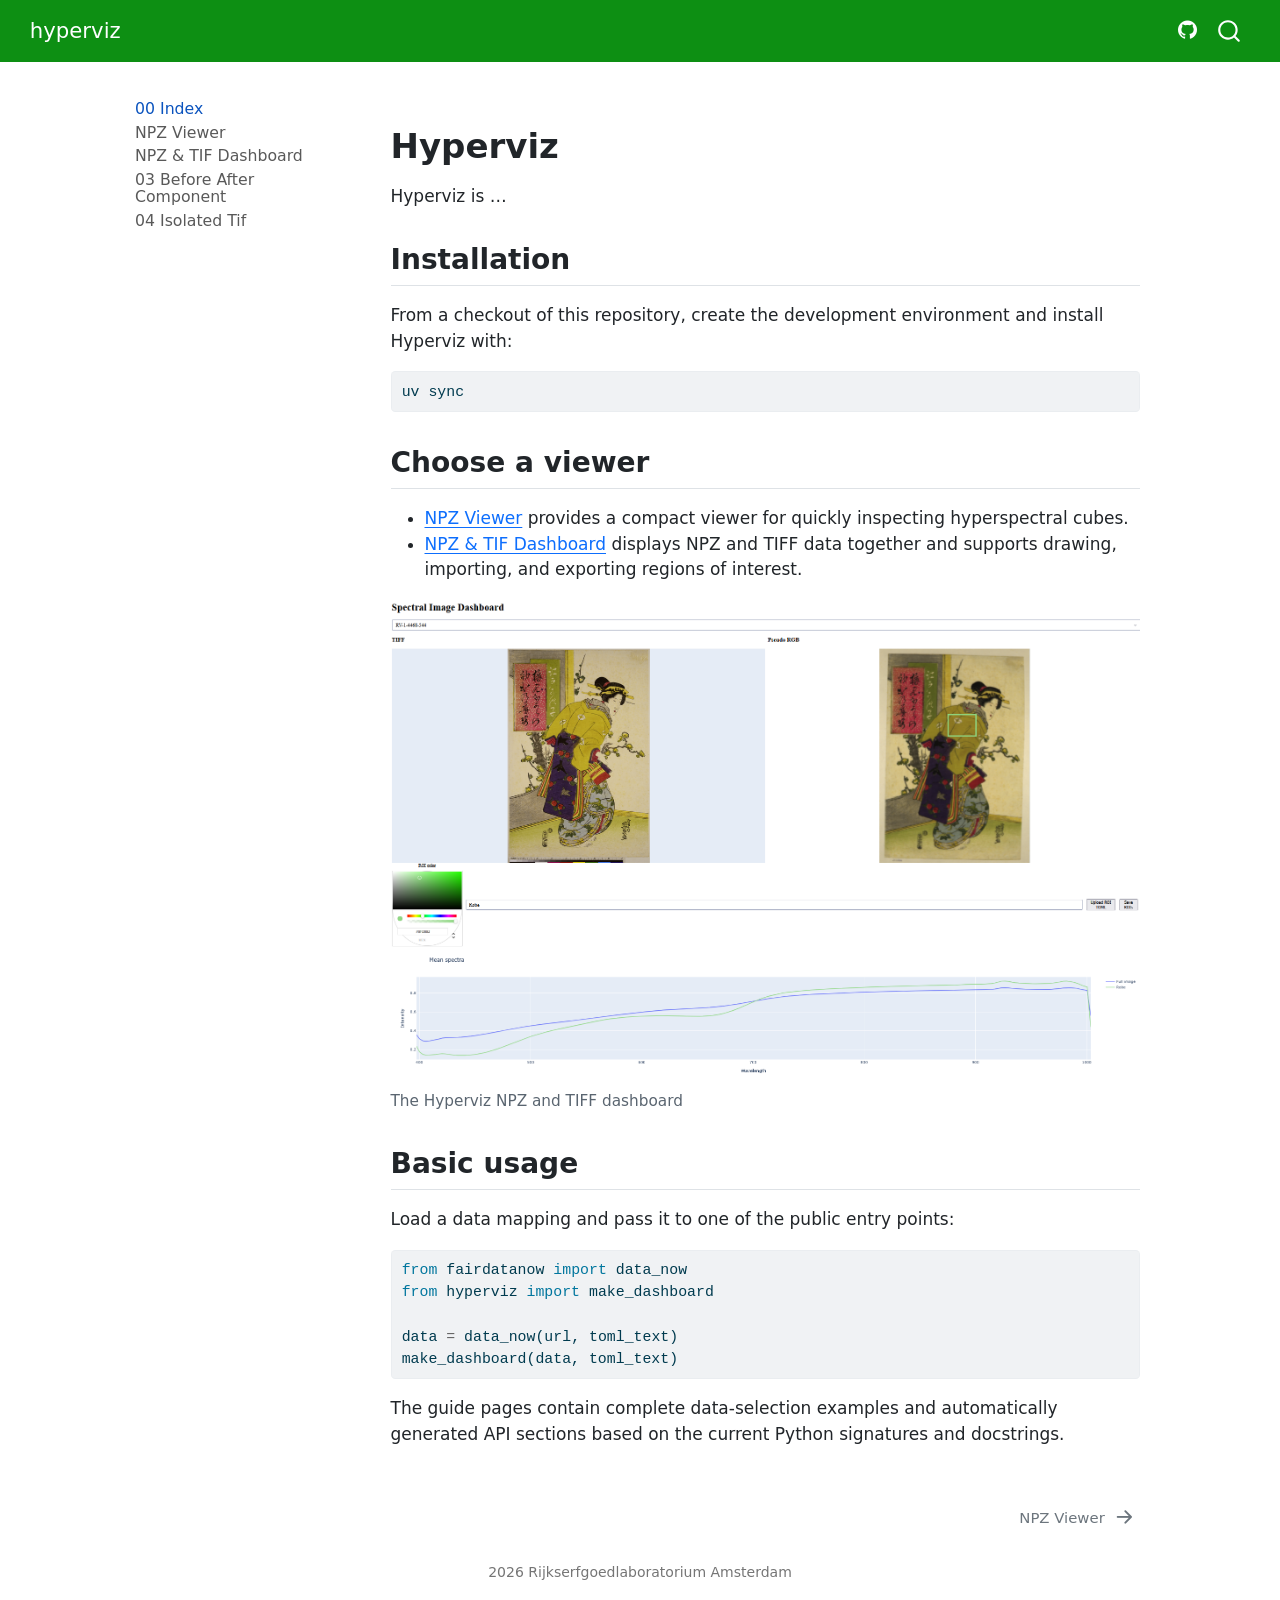
==== docs/00_index.html @ 25b7c3c0 "documentation update" ====
<!DOCTYPE html>
<html xmlns="http://www.w3.org/1999/xhtml" lang="en" xml:lang="en"><head>

<meta charset="utf-8">
<meta name="generator" content="quarto-1.11.9">

<meta name="viewport" content="width=device-width, initial-scale=1.0, user-scalable=yes">


<title>index – hyperviz</title>
<style>
/* Default styles provided by pandoc.
** See https://pandoc.org/MANUAL.html#variables-for-html for config info.
*/
span.smallcaps{font-variant: small-caps;}
div.columns{display: flex; gap: 1.5em;}
div.column{flex: auto;}
@media screen {
div.columns{gap: min(4vw, 1.5em);}
div.column{overflow-x: auto;}
}
div.hanging-indent{margin-left: 1.5em; text-indent: -1.5em;}
ul.task-list{list-style: none;}
ul.task-list li input[type="checkbox"] {
  width: 0.8em;
  margin: 0 0.8em 0.2em -1em; /* quarto-specific, see https://github.com/quarto-dev/quarto-cli/issues/4556 */ 
  vertical-align: middle;
}
/* CSS for syntax highlighting */
html { -webkit-text-size-adjust: 100%; }
pre > code.sourceCode { white-space: pre; position: relative; }
pre > code.sourceCode > span { display: inline-block; line-height: 1.25; }
pre > code.sourceCode > span:empty { height: 1.2em; }
.sourceCode { overflow: visible; }
code.sourceCode > span { color: inherit; text-decoration: inherit; }
div.sourceCode { margin: 1em 0; }
pre.sourceCode { margin: 0; }
@media screen {
div.sourceCode { overflow: auto; }
}
@media print {
pre > code.sourceCode { white-space: pre-wrap; }
pre > code.sourceCode > span { text-indent: -5em; padding-left: 5em; }
}
pre.numberSource code
  { counter-reset: source-line 0; }
pre.numberSource code > span
  { position: relative; left: -4em; counter-increment: source-line; }
pre.numberSource code > span > a:first-child::before
  { content: counter(source-line);
    position: relative; left: -1em; text-align: right; vertical-align: baseline;
    border: none; display: inline-block;
    -webkit-touch-callout: none; -webkit-user-select: none;
    -khtml-user-select: none; -moz-user-select: none;
    -ms-user-select: none; user-select: none;
    padding: 0 4px; width: 4em;
  }
pre.numberSource { margin-left: 3em;  padding-left: 4px; }
div.sourceCode
  {   }
@media screen {
pre > code.sourceCode > span > a:first-child::before { text-decoration: underline; }
}
</style>


<script src="site_libs/quarto-nav/quarto-nav.js"></script>
<script src="site_libs/quarto-nav/headroom.min.js"></script>
<script src="site_libs/clipboard/clipboard.min.js"></script>
<script src="site_libs/quarto-search/autocomplete.umd.js"></script>
<script src="site_libs/quarto-search/fuse.min.js"></script>
<script src="site_libs/quarto-search/quarto-search.js"></script>
<meta name="quarto:offset" content="./">
<link href="./01_npz_viewer.html" rel="next">
<script src="site_libs/quarto-html/quarto.js" type="module"></script>
<script src="site_libs/quarto-html/tabsets/tabsets.js" type="module"></script>
<script src="site_libs/quarto-html/scrollable-regions/scrollable-regions.js" type="module"></script>
<script src="site_libs/quarto-html/popper.min.js"></script>
<script src="site_libs/quarto-html/tippy.umd.min.js"></script>
<script src="site_libs/quarto-html/anchor.min.js"></script>
<link href="site_libs/quarto-html/tippy.css" rel="stylesheet">
<link href="site_libs/quarto-html/quarto-syntax-highlighting-63b5708e65d6cd79cd7618c58d0c21e7.css" rel="stylesheet" id="quarto-text-highlighting-styles">
<script src="site_libs/bootstrap/bootstrap.min.js"></script>
<link href="site_libs/bootstrap/bootstrap-icons.css" rel="stylesheet">
<link href="site_libs/bootstrap/bootstrap-ffc5c5f2af9c928ba9b8015ebe65d22f.min.css" rel="stylesheet" append-hash="true" id="quarto-bootstrap" data-mode="light">
<script id="quarto-search-options" type="application/json">{
  "location": "navbar",
  "copy-button": false,
  "collapse-after": 3,
  "panel-placement": "end",
  "type": "overlay",
  "limit": 50,
  "keyboard-shortcut": [
    "f",
    "/",
    "s"
  ],
  "show-item-context": false,
  "language": {
    "search-no-results-text": "No results",
    "search-matching-documents-text": "matching documents",
    "search-copy-link-title": "Copy link to search",
    "search-hide-matches-text": "Hide additional matches",
    "search-more-match-text": "more match in this document",
    "search-more-matches-text": "more matches in this document",
    "search-clear-button-title": "Clear",
    "search-text-placeholder": "",
    "search-detached-cancel-button-title": "Cancel",
    "search-submit-button-title": "Submit",
    "search-label": "Search"
  }
}</script>


<link rel="stylesheet" href="custom.css">
</head>

<body class="nav-sidebar floating nav-fixed fullcontent quarto-light"><a id="quarto-skip-link" class="visually-hidden-focusable" href="#quarto-document-content">Skip to main content</a>

<div id="quarto-search-results"></div>
  <header id="quarto-header" class="headroom fixed-top">
    <nav class="navbar navbar-expand-lg " data-bs-theme="dark" aria-label="Site">
      <div class="navbar-container container-fluid">
      <div class="navbar-brand-container mx-auto">
    <a class="navbar-brand" href="./index.html">
    <span class="navbar-title">hyperviz</span>
    </a>
  </div>
          <button class="navbar-toggler" type="button" data-bs-toggle="collapse" data-bs-target="#navbarCollapse" aria-controls="navbarCollapse" aria-expanded="false" aria-label="Toggle navigation" onclick="if (window.quartoToggleHeadroom) { window.quartoToggleHeadroom(); }">
  <span class="navbar-toggler-icon"></span>
</button>
          <div class="collapse navbar-collapse" id="navbarCollapse">
            <ul class="navbar-nav navbar-nav-scroll ms-auto">
  <li class="nav-item compact">
    <a class="nav-link" href="https://github.com/fligt/hyperviz"> <i class="bi bi-github" role="img">
</i> 
<span class="menu-text"></span></a>
  </li>  
</ul>
          </div> <!-- /navcollapse -->
            <div class="quarto-navbar-tools">
</div>
            <div id="quarto-search" class="" title="Search"></div>
      </div> <!-- /container-fluid -->
    </nav>
  <nav class="quarto-secondary-nav" aria-label="Toolbar">
    <div class="container-fluid d-flex">
      <button type="button" class="quarto-btn-toggle btn" data-bs-toggle="collapse" role="button" data-bs-target=".quarto-sidebar-collapse-item" aria-controls="quarto-sidebar" aria-expanded="false" aria-label="Toggle sidebar navigation" onclick="if (window.quartoToggleHeadroom) { window.quartoToggleHeadroom(); }">
        <i class="bi bi-layout-text-sidebar-reverse"></i>
      </button>
        <nav class="quarto-page-breadcrumbs" aria-label="Breadcrumbs"><ol class="breadcrumb"><li class="breadcrumb-item"><a href="./00_index.html">00 Index</a></li></ol></nav>
        <a class="flex-grow-1" data-bs-toggle="collapse" data-bs-target=".quarto-sidebar-collapse-item" onclick="if (window.quartoToggleHeadroom) { window.quartoToggleHeadroom(); }">      
        </a>
    </div>
  </nav>
</header>
<!-- content -->
<div id="quarto-content" class="quarto-container page-columns page-rows-contents page-layout-article page-navbar">
<!-- sidebar -->
  <nav id="quarto-sidebar" class="sidebar collapse collapse-horizontal quarto-sidebar-collapse-item sidebar-navigation floating overflow-auto" aria-label="Section">
    <div class="sidebar-menu-container"> 
    <ul class="list-unstyled mt-1">
        <li class="sidebar-item">
  <div class="sidebar-item-container"> 
  <a href="./00_index.html" class="sidebar-item-text sidebar-link active">
 <span class="menu-text">00 Index</span></a>
  </div>
</li>
        <li class="sidebar-item">
  <div class="sidebar-item-container"> 
  <a href="./01_npz_viewer.html" class="sidebar-item-text sidebar-link">
 <span class="menu-text">NPZ Viewer</span></a>
  </div>
</li>
        <li class="sidebar-item">
  <div class="sidebar-item-container"> 
  <a href="./02_npz_dashboard.html" class="sidebar-item-text sidebar-link">
 <span class="menu-text">NPZ &amp; TIF Dashboard</span></a>
  </div>
</li>
        <li class="sidebar-item">
  <div class="sidebar-item-container"> 
  <a href="./03_before_after_component.html" class="sidebar-item-text sidebar-link">
 <span class="menu-text">03 Before After Component</span></a>
  </div>
</li>
        <li class="sidebar-item">
  <div class="sidebar-item-container"> 
  <a href="./04_isolated_tif.html" class="sidebar-item-text sidebar-link">
 <span class="menu-text">04 Isolated Tif</span></a>
  </div>
</li>
    </ul>
    </div>
</nav>
<div id="quarto-sidebar-glass" class="quarto-sidebar-collapse-item" data-bs-toggle="collapse" data-bs-target=".quarto-sidebar-collapse-item"></div>
<!-- margin-sidebar -->
    
<!-- main -->
<main class="content" id="quarto-document-content" tabindex="-1"><header id="title-block-header" class="quarto-title-block"></header>




<section id="hyperviz" class="level1">
<h1>Hyperviz</h1>
<p>Hyperviz is …</p>
<section id="installation" class="level2">
<h2 class="anchored" data-anchor-id="installation">Installation</h2>
<p>From a checkout of this repository, create the development environment and install Hyperviz with:</p>
<div class="code-copy-outer-scaffold"><div class="sourceCode" id="cb1"><pre class="sourceCode bash code-with-copy"><code class="sourceCode bash"><span id="cb1-1"><a href="#cb1-1" aria-hidden="true" tabindex="-1"></a><span class="ex">uv</span> sync</span></code></pre></div><button title="Copy to Clipboard" class="code-copy-button"><i class="bi"></i></button></div>
</section>
<section id="choose-a-viewer" class="level2">
<h2 class="anchored" data-anchor-id="choose-a-viewer">Choose a viewer</h2>
<ul>
<li><a href="notebooks/01_npz_viewer.qmd">NPZ Viewer</a> provides a compact viewer for quickly inspecting hyperspectral cubes.</li>
<li><a href="notebooks/02_npz_dashboard.qmd">NPZ &amp; TIF Dashboard</a> displays NPZ and TIFF data together and supports drawing, importing, and exporting regions of interest.</li>
</ul>
<div class="quarto-figure quarto-figure-center">
<figure class="figure">
<p><img src="images/npz_tif_dashboard.png" class="img-fluid figure-img"></p>
<figcaption>The Hyperviz NPZ and TIFF dashboard</figcaption>
</figure>
</div>
</section>
<section id="basic-usage" class="level2">
<h2 class="anchored" data-anchor-id="basic-usage">Basic usage</h2>
<p>Load a data mapping and pass it to one of the public entry points:</p>
<div class="code-copy-outer-scaffold"><div class="sourceCode" id="cb2"><pre class="sourceCode python code-with-copy"><code class="sourceCode python"><span id="cb2-1"><a href="#cb2-1" aria-hidden="true" tabindex="-1"></a><span class="im">from</span> fairdatanow <span class="im">import</span> data_now</span>
<span id="cb2-2"><a href="#cb2-2" aria-hidden="true" tabindex="-1"></a><span class="im">from</span> hyperviz <span class="im">import</span> make_dashboard</span>
<span id="cb2-3"><a href="#cb2-3" aria-hidden="true" tabindex="-1"></a></span>
<span id="cb2-4"><a href="#cb2-4" aria-hidden="true" tabindex="-1"></a>data <span class="op">=</span> data_now(url, toml_text)</span>
<span id="cb2-5"><a href="#cb2-5" aria-hidden="true" tabindex="-1"></a>make_dashboard(data, toml_text)</span></code></pre></div><button title="Copy to Clipboard" class="code-copy-button"><i class="bi"></i></button></div>
<p>The guide pages contain complete data-selection examples and automatically generated API sections based on the current Python signatures and docstrings.</p>


</section>
</section>

</main> <!-- /main -->
<script id="quarto-html-after-body" type="application/javascript">
  window.document.addEventListener("DOMContentLoaded", function (event) {
    const icon = "";
    const anchorJS = new window.AnchorJS();
    anchorJS.options = {
      placement: 'right',
      icon: icon
    };
    anchorJS.add('.anchored');
    const isCodeAnnotation = (el) => {
      for (const clz of el.classList) {
        if (clz.startsWith('code-annotation-')) {                     
          return true;
        }
      }
      return false;
    }
    const onCopySuccess = function(e) {
      // button target
      const button = e.trigger;
      // don't keep focus
      button.blur();
      // flash "checked"
      button.classList.add('code-copy-button-checked');
      var currentTitle = button.getAttribute("title");
      button.setAttribute("title", "Copied!");
      let tooltip;
      if (window.bootstrap) {
        button.setAttribute("data-bs-toggle", "tooltip");
        button.setAttribute("data-bs-placement", "left");
        button.setAttribute("data-bs-title", "Copied!");
        tooltip = new bootstrap.Tooltip(button, 
          { trigger: "manual", 
            customClass: "code-copy-button-tooltip",
            offset: [0, -8]});
        tooltip.show();    
      }
      setTimeout(function() {
        if (tooltip) {
          tooltip.hide();
          button.removeAttribute("data-bs-title");
          button.removeAttribute("data-bs-toggle");
          button.removeAttribute("data-bs-placement");
        }
        button.setAttribute("title", currentTitle);
        button.classList.remove('code-copy-button-checked');
      }, 1000);
      // clear code selection
      e.clearSelection();
    }
    const getTextToCopy = function(trigger) {
      const outerScaffold = trigger.parentElement.cloneNode(true);
      const codeEl = outerScaffold.querySelector('code');
      for (const childEl of codeEl.children) {
        if (isCodeAnnotation(childEl)) {
          childEl.remove();
        }
      }
      return codeEl.innerText;
    }
    const clipboard = new window.ClipboardJS('.code-copy-button:not([data-in-quarto-modal])', {
      text: getTextToCopy
    });
    clipboard.on('success', onCopySuccess);
    if (window.document.getElementById('quarto-embedded-source-code-modal')) {
      const clipboardModal = new window.ClipboardJS('.code-copy-button[data-in-quarto-modal]', {
        text: getTextToCopy,
        container: window.document.getElementById('quarto-embedded-source-code-modal')
      });
      clipboardModal.on('success', onCopySuccess);
    }
      var localhostRegex = new RegExp(/^(?:http|https):\/\/localhost\:?[0-9]*\//);
      var mailtoRegex = new RegExp(/^mailto:/);
        var filterRegex = new RegExp('/' + window.location.host + '/');
      var isInternal = (href) => {
          return filterRegex.test(href) || localhostRegex.test(href) || mailtoRegex.test(href);
      }
      // Inspect non-navigation links and adorn them if external
      window.quartoDecorateExternalLinks = function (root) {
     var links = (root || window.document).querySelectorAll('a[href]:not(.nav-link):not(.navbar-brand):not(.toc-action):not(.sidebar-link):not(.sidebar-item-toggle):not(.pagination-link):not(.no-external):not([aria-hidden]):not(.dropdown-item):not(.quarto-navigation-tool):not(.about-link)');
      for (var i=0; i<links.length; i++) {
        const link = links[i];
        if (!isInternal(link.href)) {
          // undo the damage that might have been done by quarto-nav.js in the case of
          // links that we want to consider external
          if (link.dataset.originalHref !== undefined) {
            link.href = link.dataset.originalHref;
          }
          if (!link.classList.contains('no-external-icon')) {
          }
        }
      }
      };
      window.quartoDecorateExternalLinks(window.document);
    // Esc closes the popup (WCAG 1.4.13) and focus leaving both trigger and
    // popup closes it (WCAG 2.4.11); tippy handles neither for interactive popups.
    const hideOnEscAndFocusOut = {
      name: 'hideOnEscAndFocusOut',
      defaultValue: true,
      fn(instance) {
        const dismiss = () => {
          // A show scheduled by the trigger delay would otherwise reopen it
          instance.clearDelayTimeouts();
          instance.hide();
        };
        const onKeyDown = (event) => {
          if (event.key !== 'Escape') {
            return;
          }
          // Keep Esc from also reaching page handlers (e.g. reveal.js overview),
          // except an open reveal.js slide menu, which Esc should close too.
          // The menu handles keys only when its keyboard option is on.
          const menuHandlesEsc = window.Reveal?.getPlugin?.('menu')?.isOpen() &&
            window.Reveal.getConfig().menu?.keyboard !== false;
          if (!menuHandlesEsc) {
            event.stopPropagation();
          }
          if (instance.popper.contains(window.document.activeElement)) {
            // Disabled while refocusing so the focus trigger does not reopen it
            instance.disable();
            instance.reference.focus();
            instance.enable();
          }
          dismiss();
        };
        const onFocusOut = (event) => {
          const target = event.relatedTarget;
          if (target && !instance.reference.contains(target) &&
              !instance.popper.contains(target)) {
            dismiss();
          }
        };
        // On the trigger too: a click trigger (code-annotations: select) has no
        // blur handling. Attached for the instance's lifetime so leaving the
        // trigger also cancels a show still pending on the trigger delay.
        instance.reference.addEventListener('focusout', onFocusOut);
        return {
          onShow() {
            window.document.addEventListener('keydown', onKeyDown, true);
            instance.popper.addEventListener('focusout', onFocusOut);
          },
          onHide() {
            window.document.removeEventListener('keydown', onKeyDown, true);
            instance.popper.removeEventListener('focusout', onFocusOut);
          },
          onDestroy() {
            instance.reference.removeEventListener('focusout', onFocusOut);
          },
        };
      },
    };
    function tippyHover(el, contentFn, onTriggerFn, onUntriggerFn) {
      const config = {
        allowHTML: true,
        maxWidth: 500,
        delay: 100,
        arrow: false,
        appendTo: function(el) {
            return el.parentElement;
        },
        interactive: true,
        interactiveBorder: 10,
        theme: 'quarto',
        placement: 'bottom-start',
        plugins: [hideOnEscAndFocusOut],
      };
      if (contentFn) {
        config.content = contentFn;
      }
      if (onTriggerFn) {
        config.onTrigger = onTriggerFn;
      }
      if (onUntriggerFn) {
        config.onUntrigger = onUntriggerFn;
      }
      window.tippy(el, config); 
    }
    const noterefs = window.document.querySelectorAll('a[role="doc-noteref"]');
    for (var i=0; i<noterefs.length; i++) {
      const ref = noterefs[i];
      tippyHover(ref, function() {
        // use id or data attribute instead here
        let href = ref.getAttribute('data-footnote-href') || ref.getAttribute('href');
        try { href = new URL(href).hash; } catch {}
        const id = href.replace(/^#\/?/, "");
        const note = window.document.getElementById(id);
        if (note) {
          return note.innerHTML;
        } else {
          return "";
        }
      });
    }
    const xrefs = window.document.querySelectorAll('a.quarto-xref');
    const processXRef = (id, note) => {
      // Strip column container classes
      const stripColumnClz = (el) => {
        el.classList.remove("page-full", "page-columns");
        if (el.children) {
          for (const child of el.children) {
            stripColumnClz(child);
          }
        }
      }
      stripColumnClz(note)
      if (id === null || id.startsWith('sec-')) {
        // Special case sections, only their first couple elements
        const container = document.createElement("div");
        if (note.children && note.children.length > 2) {
          container.appendChild(note.children[0].cloneNode(true));
          for (let i = 1; i < note.children.length; i++) {
            const child = note.children[i];
            if (child.tagName === "P" && child.innerText === "") {
              continue;
            } else {
              container.appendChild(child.cloneNode(true));
              break;
            }
          }
          if (window.Quarto?.typesetMath) {
            window.Quarto.typesetMath(container);
          }
          return container.innerHTML
        } else {
          if (window.Quarto?.typesetMath) {
            window.Quarto.typesetMath(note);
          }
          return note.innerHTML;
        }
      } else {
        // Remove any anchor links if they are present
        const anchorLink = note.querySelector('a.anchorjs-link');
        if (anchorLink) {
          anchorLink.remove();
        }
        if (window.Quarto?.typesetMath) {
          window.Quarto.typesetMath(note);
        }
        if (note.classList.contains("callout")) {
          return note.outerHTML;
        } else {
          return note.innerHTML;
        }
      }
    }
    for (var i=0; i<xrefs.length; i++) {
      const xref = xrefs[i];
      tippyHover(xref, undefined, function(instance) {
        instance.disable();
        let url = xref.getAttribute('href');
        let hash = undefined; 
        if (url.startsWith('#')) {
          hash = url;
        } else {
          try { hash = new URL(url).hash; } catch {}
        }
        if (hash) {
          const id = hash.replace(/^#\/?/, "");
          const note = window.document.getElementById(id);
          if (note !== null) {
            try {
              const html = processXRef(id, note.cloneNode(true));
              instance.setContent(html);
            } finally {
              instance.enable();
              instance.show();
            }
          } else {
            // See if we can fetch this
            fetch(url.split('#')[0])
            .then(res => res.text())
            .then(html => {
              const parser = new DOMParser();
              const htmlDoc = parser.parseFromString(html, "text/html");
              const note = htmlDoc.getElementById(id);
              if (note !== null) {
                const html = processXRef(id, note);
                instance.setContent(html);
              } 
            }).finally(() => {
              instance.enable();
              instance.show();
            });
          }
        } else {
          // See if we can fetch a full url (with no hash to target)
          // This is a special case and we should probably do some content thinning / targeting
          fetch(url)
          .then(res => res.text())
          .then(html => {
            const parser = new DOMParser();
            const htmlDoc = parser.parseFromString(html, "text/html");
            const note = htmlDoc.querySelector('main.content');
            if (note !== null) {
              // This should only happen for chapter cross references
              // (since there is no id in the URL)
              // remove the first header
              if (note.children.length > 0 && note.children[0].tagName === "HEADER") {
                note.children[0].remove();
              }
              const html = processXRef(null, note);
              instance.setContent(html);
            } 
          }).finally(() => {
            instance.enable();
            instance.show();
          });
        }
      }, function(instance) {
      });
    }
        let selectedAnnoteEl;
        const selectorForAnnotation = ( cell, annotation) => {
          let cellAttr = 'data-code-cell="' + cell + '"';
          let lineAttr = 'data-code-annotation="' +  annotation + '"';
          const selector = 'span[' + cellAttr + '][' + lineAttr + ']';
          return selector;
        }
        const selectCodeLines = (annoteEl) => {
          const doc = window.document;
          const targetCell = annoteEl.getAttribute("data-target-cell");
          const targetAnnotation = annoteEl.getAttribute("data-target-annotation");
          const annoteSpan = window.document.querySelector(selectorForAnnotation(targetCell, targetAnnotation));
          const lines = annoteSpan.getAttribute("data-code-lines").split(",");
          const lineIds = lines.map((line) => {
            return targetCell + "-" + line;
          })
          // Each band is positioned against its own containing block, which is
          // not the offsetParent of the lines, so place it from client rects.
          const placeBand = (band, firstEl, lastEl, codeBlock) => {
            const container = band.offsetParent;
            if (container === null) {
              return;
            }
            const containerRect = container.getBoundingClientRect();
            // Reveal.js scales slides with a transform, so convert client
            // pixels back to the CSS pixels of the container.
            const scale = containerRect.height / container.offsetHeight || 1;
            const firstRect = firstEl.getBoundingClientRect();
            const lastRect = lastEl.getBoundingClientRect();
            const top = (firstRect.top - containerRect.top) / scale - container.clientTop + container.scrollTop;
            const height = (lastRect.bottom - firstRect.top) / scale;
            band.style.top = top - 2 + "px";
            band.style.height = height + 4 + "px";
            if (codeBlock) {
              // Without the copy button wrapper, the containing block is wider
              // than the code block, so span the code block explicitly.
              const blockRect = codeBlock.getBoundingClientRect();
              band.style.left = (blockRect.left - containerRect.left) / scale - container.clientLeft + container.scrollLeft + "px";
              band.style.width = blockRect.width / scale + "px";
            }
          };
          if (lineIds.length > 0) {
            const el = window.document.getElementById(lineIds[0]);
            const lastEl = window.document.getElementById(lineIds[lineIds.length - 1]);
            const parent = el.parentElement.parentElement;
            // cook up a div (if necessary) and position it
            let div = window.document.getElementById("code-annotation-line-highlight");
            if (div === null) {
              div = window.document.createElement("div");
              div.setAttribute("id", "code-annotation-line-highlight");
              div.style.position = 'absolute';
              parent.appendChild(div);
            }
            placeBand(div, el, lastEl, parent.closest("div.sourceCode") || parent);
            let gutterDiv = window.document.getElementById("code-annotation-line-highlight-gutter");
            if (gutterDiv === null) {
              gutterDiv = window.document.createElement("div");
              gutterDiv.setAttribute("id", "code-annotation-line-highlight-gutter");
              gutterDiv.style.position = 'absolute';
              const codeCell = window.document.getElementById(targetCell);
              const gutter = codeCell.querySelector('.code-annotation-gutter');
              gutter.appendChild(gutterDiv);
            }
            placeBand(gutterDiv, el, lastEl);
            selectedAnnoteEl = annoteEl;
          }
        };
        const unselectCodeLines = () => {
          const elementsIds = ["code-annotation-line-highlight", "code-annotation-line-highlight-gutter"];
          elementsIds.forEach((elId) => {
            const div = window.document.getElementById(elId);
            if (div) {
              div.remove();
            }
          });
          selectedAnnoteEl = undefined;
        };
          // Handle positioning of the toggle
      window.addEventListener(
        "resize",
        throttle(() => {
          elRect = undefined;
          if (selectedAnnoteEl) {
            selectCodeLines(selectedAnnoteEl);
          }
        }, 10)
      );
      function throttle(fn, ms) {
      let throttle = false;
      let timer;
        return (...args) => {
          if(!throttle) { // first call gets through
              fn.apply(this, args);
              throttle = true;
          } else { // all the others get throttled
              if(timer) clearTimeout(timer); // cancel #2
              timer = setTimeout(() => {
                fn.apply(this, args);
                timer = throttle = false;
              }, ms);
          }
        };
      }
        // Attach click handler to the DT
        const annoteDls = window.document.querySelectorAll('dt[data-target-cell]');
        for (const annoteDlNode of annoteDls) {
          annoteDlNode.addEventListener('click', (event) => {
            const clickedEl = event.target;
            if (clickedEl !== selectedAnnoteEl) {
              unselectCodeLines();
              const activeEl = window.document.querySelector('dt[data-target-cell].code-annotation-active');
              if (activeEl) {
                activeEl.classList.remove('code-annotation-active');
              }
              selectCodeLines(clickedEl);
              clickedEl.classList.add('code-annotation-active');
            } else {
              // Unselect the line
              unselectCodeLines();
              clickedEl.classList.remove('code-annotation-active');
            }
          });
        }
    const findCites = (el) => {
      const parentEl = el.parentElement;
      if (parentEl) {
        const cites = parentEl.dataset.cites;
        if (cites) {
          return {
            el,
            cites: cites.split(' ')
          };
        } else {
          return findCites(el.parentElement)
        }
      } else {
        return undefined;
      }
    };
    var bibliorefs = window.document.querySelectorAll('a[role="doc-biblioref"]');
    for (var i=0; i<bibliorefs.length; i++) {
      const ref = bibliorefs[i];
      const citeInfo = findCites(ref);
      if (citeInfo) {
        tippyHover(citeInfo.el, function() {
          var popup = window.document.createElement('div');
          citeInfo.cites.forEach(function(cite) {
            var citeDiv = window.document.createElement('div');
            citeDiv.classList.add('hanging-indent');
            citeDiv.classList.add('csl-entry');
            var biblioDiv = window.document.getElementById('ref-' + cite);
            if (biblioDiv) {
              citeDiv.innerHTML = biblioDiv.innerHTML;
            }
            popup.appendChild(citeDiv);
          });
          return popup.innerHTML;
        });
      }
    }
  });
  </script>
  <script type="application/javascript">
  window.quartoScrollableRegionsLabels = {"code":"Scrollable code","output":"Scrollable output"};
  </script>
<nav class="page-navigation" aria-label="Page">
  <div class="nav-page nav-page-previous">
  </div>
  <div class="nav-page nav-page-next">
      <a href="./01_npz_viewer.html" class="pagination-link" aria-label="NPZ Viewer">
        <span class="nav-page-text">NPZ Viewer</span> <i class="bi bi-arrow-right-short"></i>
      </a>
  </div>
</nav>
</div> <!-- /content -->
<footer class="footer">
  <div class="nav-footer">
    <div class="nav-footer-left">
      &nbsp;
    </div>   
    <div class="nav-footer-center">
<p>2026 Rijkserfgoedlaboratorium Amsterdam</p>
</div>
    <div class="nav-footer-right">
      &nbsp;
    </div>
  </div>
</footer>




</body></html>
---- docs/site_libs/quarto-html/tippy.css ----
.tippy-box[data-animation=fade][data-state=hidden]{opacity:0}[data-tippy-root]{max-width:calc(100vw - 10px)}.tippy-box{position:relative;background-color:#333;color:#fff;border-radius:4px;font-size:14px;line-height:1.4;white-space:normal;outline:0;transition-property:transform,visibility,opacity}.tippy-box[data-placement^=top]>.tippy-arrow{bottom:0}.tippy-box[data-placement^=top]>.tippy-arrow:before{bottom:-7px;left:0;border-width:8px 8px 0;border-top-color:initial;transform-origin:center top}.tippy-box[data-placement^=bottom]>.tippy-arrow{top:0}.tippy-box[data-placement^=bottom]>.tippy-arrow:before{top:-7px;left:0;border-width:0 8px 8px;border-bottom-color:initial;transform-origin:center bottom}.tippy-box[data-placement^=left]>.tippy-arrow{right:0}.tippy-box[data-placement^=left]>.tippy-arrow:before{border-width:8px 0 8px 8px;border-left-color:initial;right:-7px;transform-origin:center left}.tippy-box[data-placement^=right]>.tippy-arrow{left:0}.tippy-box[data-placement^=right]>.tippy-arrow:before{left:-7px;border-width:8px 8px 8px 0;border-right-color:initial;transform-origin:center right}.tippy-box[data-inertia][data-state=visible]{transition-timing-function:cubic-bezier(.54,1.5,.38,1.11)}.tippy-arrow{width:16px;height:16px;color:#333}.tippy-arrow:before{content:"";position:absolute;border-color:transparent;border-style:solid}.tippy-content{position:relative;padding:5px 9px;z-index:1}
---- docs/site_libs/quarto-html/quarto-syntax-highlighting-63b5708e65d6cd79cd7618c58d0c21e7.css ----
/* quarto syntax highlight colors */
:root {
  --quarto-hl-ot-color: #003B4F;
  --quarto-hl-at-color: #657422;
  --quarto-hl-ss-color: #20794D;
  --quarto-hl-an-color: #5E5E5E;
  --quarto-hl-fu-color: #4758AB;
  --quarto-hl-st-color: #20794D;
  --quarto-hl-cf-color: #003B4F;
  --quarto-hl-op-color: #5E5E5E;
  --quarto-hl-er-color: #AD0000;
  --quarto-hl-bn-color: #AD0000;
  --quarto-hl-al-color: #AD0000;
  --quarto-hl-va-color: #111111;
  --quarto-hl-bu-color: inherit;
  --quarto-hl-ex-color: inherit;
  --quarto-hl-pp-color: #AD0000;
  --quarto-hl-in-color: #5E5E5E;
  --quarto-hl-vs-color: #20794D;
  --quarto-hl-wa-color: #5E5E5E;
  --quarto-hl-do-color: #5E5E5E;
  --quarto-hl-im-color: #00769E;
  --quarto-hl-ch-color: #20794D;
  --quarto-hl-dt-color: #AD0000;
  --quarto-hl-fl-color: #AD0000;
  --quarto-hl-co-color: #5E5E5E;
  --quarto-hl-cv-color: #5E5E5E;
  --quarto-hl-cn-color: #8f5902;
  --quarto-hl-sc-color: #5E5E5E;
  --quarto-hl-dv-color: #AD0000;
  --quarto-hl-kw-color: #003B4F;
}

/* other quarto variables */
:root {
  --quarto-font-monospace: SFMono-Regular, Menlo, Monaco, Consolas, "Liberation Mono", "Courier New", monospace;
}

/* syntax highlight based on Pandoc's rules */
pre > code.sourceCode > span {
  color: #003B4F;
}

code.sourceCode > span {
  color: #003B4F;
}

div.sourceCode,
div.sourceCode pre.sourceCode {
  color: #003B4F;
}

/* Normal */
code span {
  color: #003B4F;
}

/* Alert */
code span.al {
  color: #AD0000;
  font-style: inherit;
}

/* Annotation */
code span.an {
  color: #5E5E5E;
  font-style: inherit;
}

/* Attribute */
code span.at {
  color: #657422;
  font-style: inherit;
}

/* BaseN */
code span.bn {
  color: #AD0000;
  font-style: inherit;
}

/* BuiltIn */
code span.bu {
  font-style: inherit;
}

/* ControlFlow */
code span.cf {
  color: #003B4F;
  font-weight: bold;
  font-style: inherit;
}

/* Char */
code span.ch {
  color: #20794D;
  font-style: inherit;
}

/* Constant */
code span.cn {
  color: #8f5902;
  font-style: inherit;
}

/* Comment */
code span.co {
  color: #5E5E5E;
  font-style: inherit;
}

/* CommentVar */
code span.cv {
  color: #5E5E5E;
  font-style: italic;
}

/* Documentation */
code span.do {
  color: #5E5E5E;
  font-style: italic;
}

/* DataType */
code span.dt {
  color: #AD0000;
  font-style: inherit;
}

/* DecVal */
code span.dv {
  color: #AD0000;
  font-style: inherit;
}

/* Error */
code span.er {
  color: #AD0000;
  font-style: inherit;
}

/* Extension */
code span.ex {
  font-style: inherit;
}

/* Float */
code span.fl {
  color: #AD0000;
  font-style: inherit;
}

/* Function */
code span.fu {
  color: #4758AB;
  font-style: inherit;
}

/* Import */
code span.im {
  color: #00769E;
  font-style: inherit;
}

/* Information */
code span.in {
  color: #5E5E5E;
  font-style: inherit;
}

/* Keyword */
code span.kw {
  color: #003B4F;
  font-weight: bold;
  font-style: inherit;
}

/* Operator */
code span.op {
  color: #5E5E5E;
  font-style: inherit;
}

/* Other */
code span.ot {
  color: #003B4F;
  font-style: inherit;
}

/* Preprocessor */
code span.pp {
  color: #AD0000;
  font-style: inherit;
}

/* SpecialChar */
code span.sc {
  color: #5E5E5E;
  font-style: inherit;
}

/* SpecialString */
code span.ss {
  color: #20794D;
  font-style: inherit;
}

/* String */
code span.st {
  color: #20794D;
  font-style: inherit;
}

/* Variable */
code span.va {
  color: #111111;
  font-style: inherit;
}

/* VerbatimString */
code span.vs {
  color: #20794D;
  font-style: inherit;
}

/* Warning */
code span.wa {
  color: #5E5E5E;
  font-style: italic;
}

.prevent-inlining {
  content: "</";
}

/*# sourceMappingURL=054cc16b9e9817627be6994582d2ffb5.css.map */
---- docs/custom.css ----
.navbar {
    background-color: #0d8f13;
}
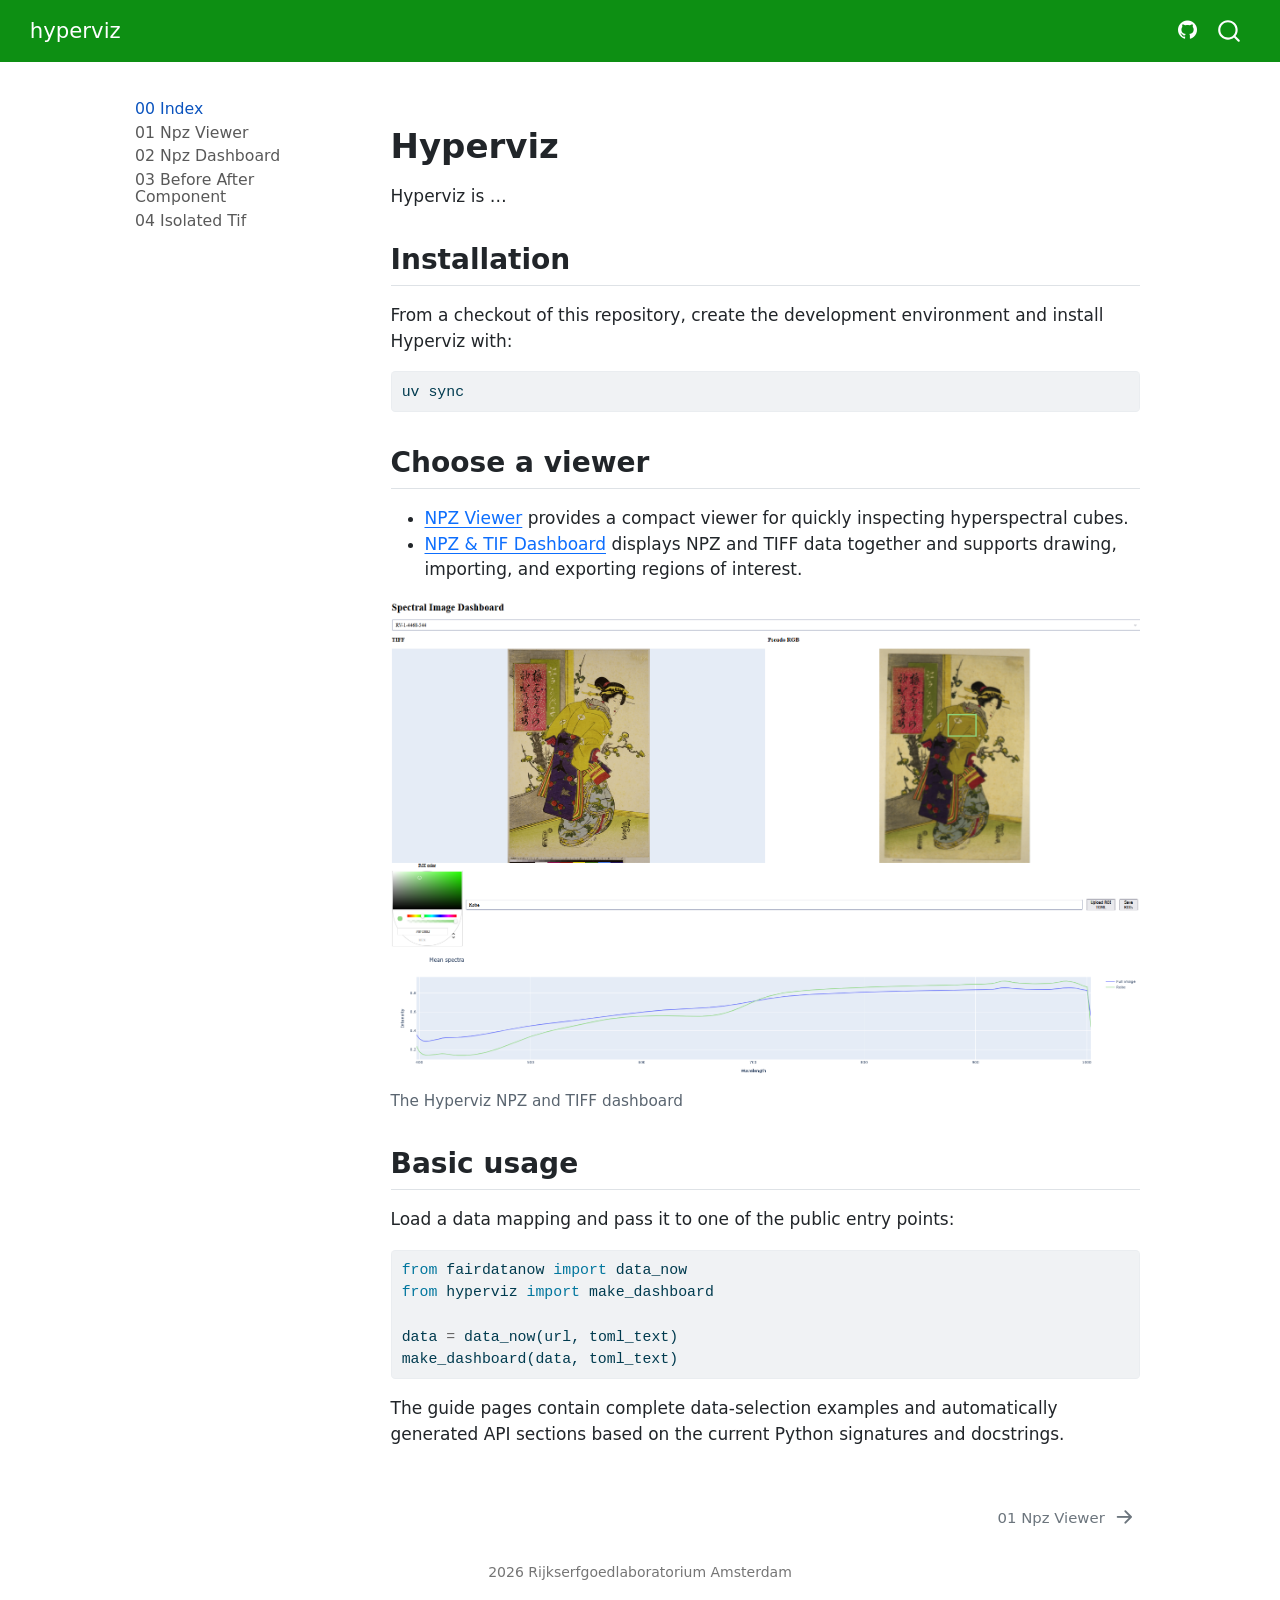
==== commit c0704927: "changed navbar of documentation" ====
--- a/docs/00_index.html
+++ b/docs/00_index.html
@@ -169,13 +169,13 @@
         <li class="sidebar-item">
   <div class="sidebar-item-container"> 
   <a href="./01_npz_viewer.html" class="sidebar-item-text sidebar-link">
- <span class="menu-text">NPZ Viewer</span></a>
+ <span class="menu-text">01 Npz Viewer</span></a>
   </div>
 </li>
         <li class="sidebar-item">
   <div class="sidebar-item-container"> 
   <a href="./02_npz_dashboard.html" class="sidebar-item-text sidebar-link">
- <span class="menu-text">NPZ &amp; TIF Dashboard</span></a>
+ <span class="menu-text">02 Npz Dashboard</span></a>
   </div>
 </li>
         <li class="sidebar-item">
@@ -718,8 +718,8 @@
   <div class="nav-page nav-page-previous">
   </div>
   <div class="nav-page nav-page-next">
-      <a href="./01_npz_viewer.html" class="pagination-link" aria-label="NPZ Viewer">
-        <span class="nav-page-text">NPZ Viewer</span> <i class="bi bi-arrow-right-short"></i>
+      <a href="./01_npz_viewer.html" class="pagination-link" aria-label="01 Npz Viewer">
+        <span class="nav-page-text">01 Npz Viewer</span> <i class="bi bi-arrow-right-short"></i>
       </a>
   </div>
 </nav>
